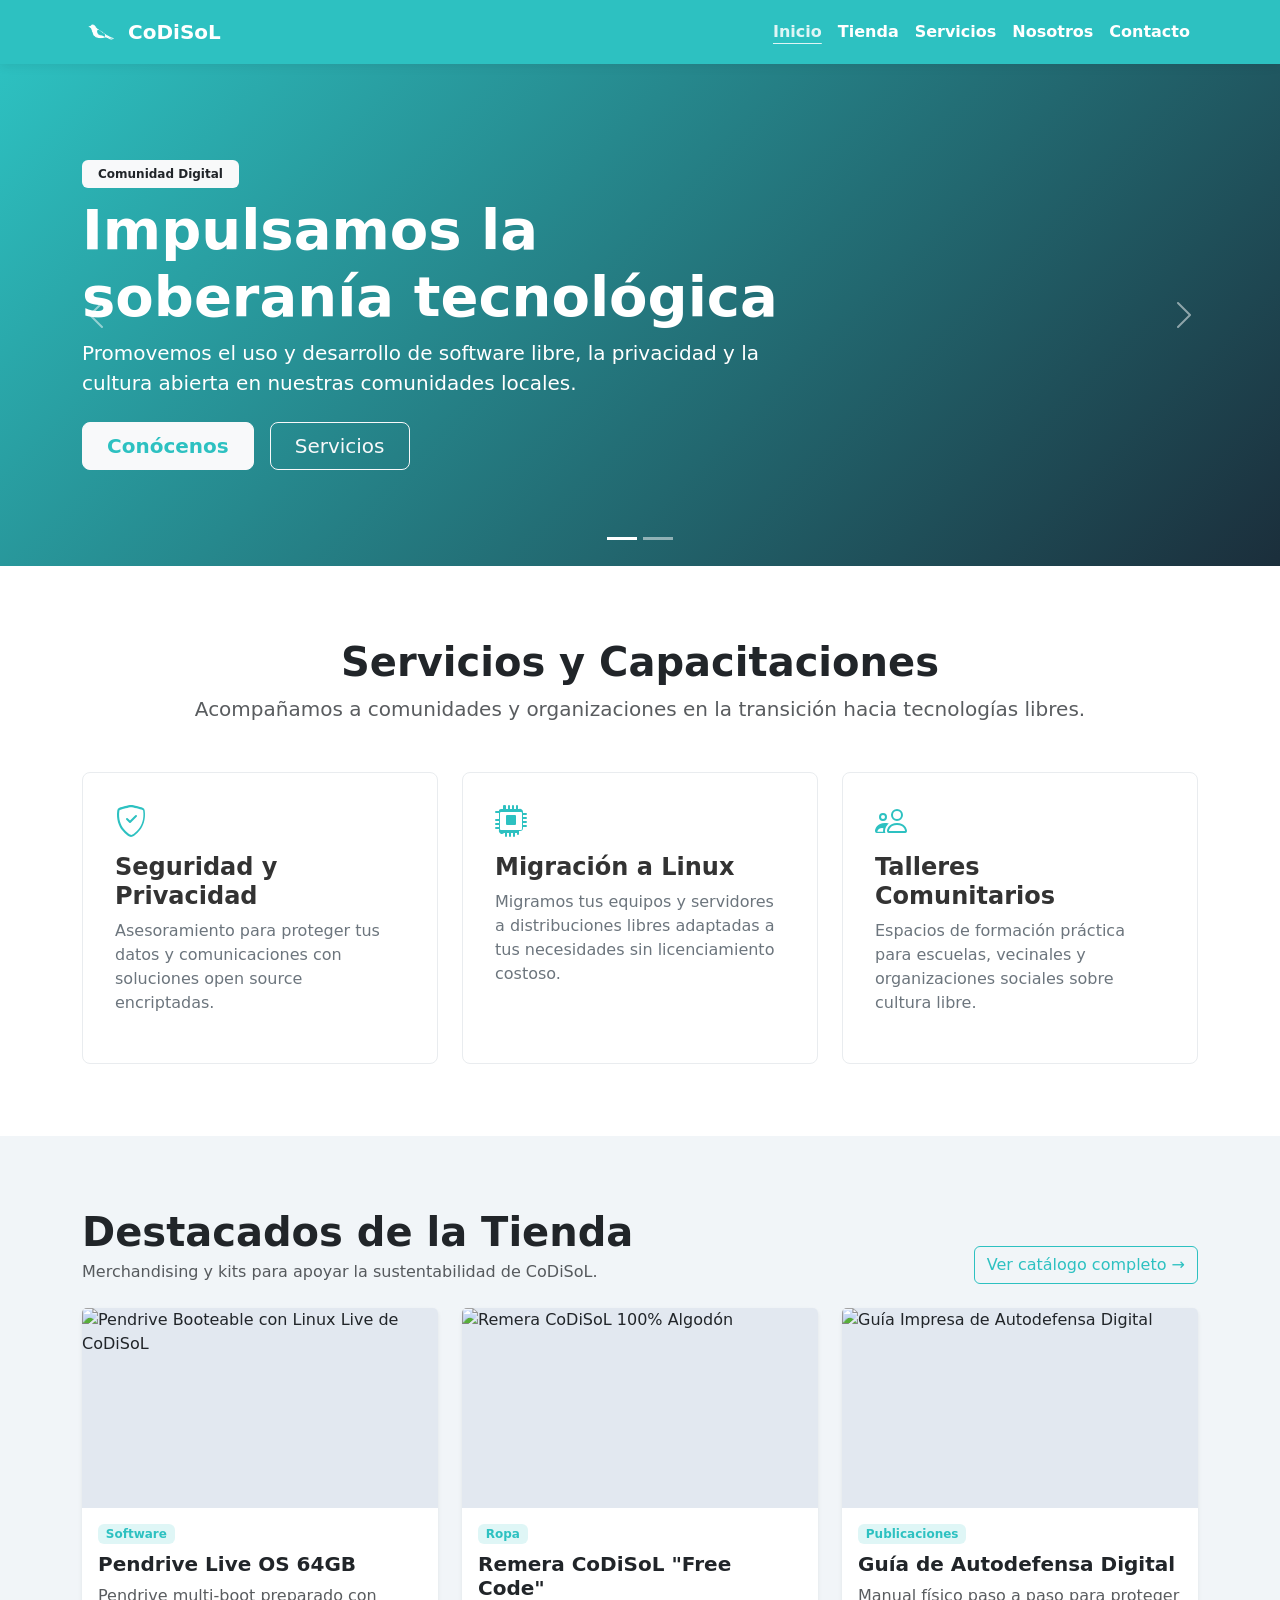
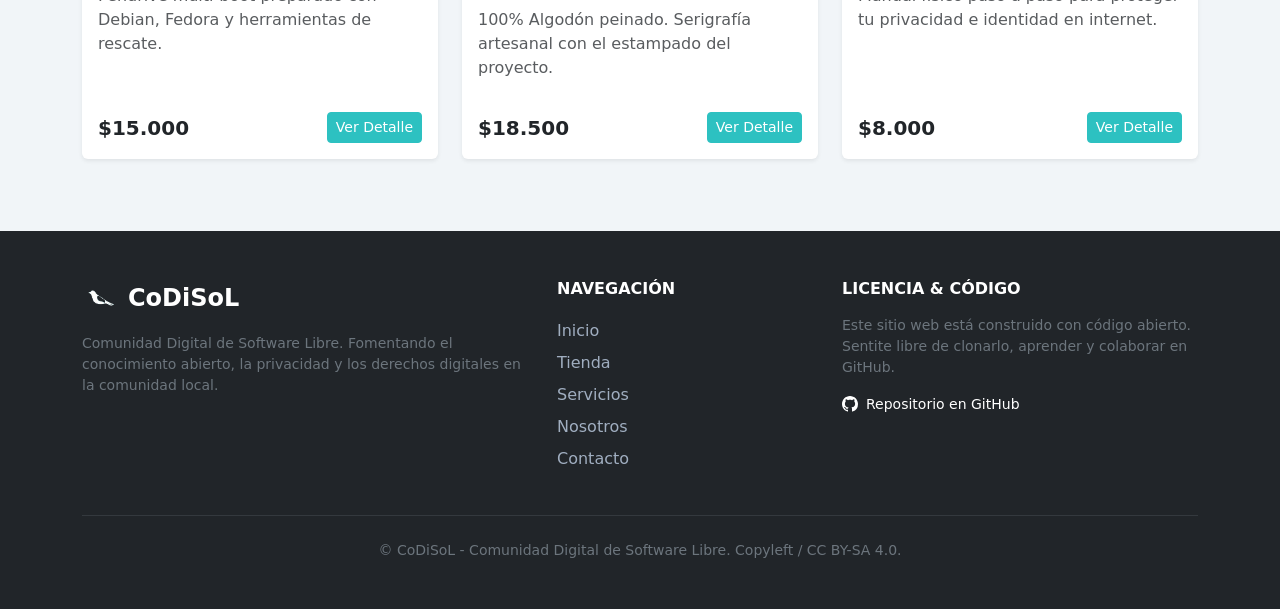
==== index.html @ 79cc1ab7 "first commit" ====
<!DOCTYPE html>
<html lang="es">
<head>
    <meta charset="UTF-8">
    <meta name="viewport" content="width=device-width, initial-scale=1.0">

    <!-- SEO Básico -->
    <title>CoDiSoL - Comunidad Digital de Software Libre</title>
    <meta name="description" content="Comunidad dedicada a promover la cultura libre, la privacidad, la soberanía tecnológica y el software libre en nuestras comunidades.">
    <meta name="keywords" content="software libre, open source, privacidad, linux, soberania tecnologica, codisol">
    <meta name="author" content="CoDiSoL">
    <link rel="icon" type="image/png" href="./img/logo.png">

    <!-- Open Graph (Redes Sociales) -->
    <meta property="og:title" content="CoDiSoL - Comunidad Digital de Software Libre">
    <meta property="og:description" content="Difundimos la cultura libre, privacidad y autonomía digital.">
    <meta property="og:image" content=""> <!-- ahí va la url del github pages despues-->
    <meta property="og:type" content="website">

    <!-- Bootstrap 5 CSS CDN -->
    <link href="https://cdn.jsdelivr.net/npm/bootstrap@5.3.3/dist/css/bootstrap.min.css" rel="stylesheet" integrity="sha384-QWTKZyjpPEjISv5WaRU9OFeRpok6YctnYmDr5pNlyT2bRjXh0JMhjY6hW+ALEwIH" crossorigin="anonymous">

    <!-- Estilos Propios (debe ir DESPUÉS de Bootstrap para sobreescribir) -->
    <link rel="stylesheet" href="./css/style.css">

    <!-- Deferred JS para no bloquear render -->
    <script src="./js/main.js" defer></script>
</head>
<body>

    <header class="sticky-top">
        <nav class="navbar navbar-expand-lg custom-navbar">
            <div class="container">
                <a class="navbar-brand d-flex align-items-center gap-2" href="index.html">
                    <img src="./img/logo-transparente.png" alt="Logo de CoDiSoL - Comunidad Digital de Software Libre" class="logo-img">
                    <span class="brand-text fw-bold">CoDiSoL</span>
                </a>

                <button class="navbar-toggler border-0 shadow-none" type="button" data-bs-toggle="collapse" data-bs-target="#navbarNav" aria-controls="navbarNav" aria-expanded="false" aria-label="Toggle navigation">
                    <span class="navbar-toggler-icon"></span>
                </button>

                <div class="collapse navbar-collapse" id="navbarNav">
                    <ul class="navbar-nav ms-auto text-center py-2 py-lg-0 fw-semibold">
                        <li class="nav-item">
                            <a class="nav-link active" aria-current="page" href="index.html">Inicio</a>
                        </li>
                        <li class="nav-item">
                            <a class="nav-link" href="tienda.html">Tienda</a>
                        </li>
                        <li class="nav-item">
                            <a class="nav-link" href="servicios.html">Servicios</a>
                        </li>
                        <li class="nav-item">
                            <a class="nav-link" href="nosotros.html">Nosotros</a>
                        </li>
                        <li class="nav-item">
                            <a class="nav-link" href="contacto.html">Contacto</a>
                        </li>
                    </ul>
                </div>
            </div>
        </nav>
    </header>

    <main>
            <!-- 1. Hero Section con Carrusel de Bootstrap -->
            <section class="hero-section text-white">
                <div id="heroCarousel" class="carousel slide carousel-fade" data-bs-ride="carousel">
                    <div class="carousel-indicators">
                        <button type="button" data-bs-target="#heroCarousel" data-bs-slide-to="0" class="active" aria-current="true" aria-label="Slide 1"></button>
                        <button type="button" data-bs-target="#heroCarousel" data-bs-slide-to="1" aria-label="Slide 2"></button>
                    </div>
                    <div class="carousel-inner">
                        <div class="carousel-item active hero-slide-1 py-5">
                            <div class="container text-center text-lg-start py-5">
                                <div class="row align-items-center">
                                    <div class="col-lg-8">
                                        <span class="badge bg-light text-dark mb-2 px-3 py-2 fw-semibold">Comunidad Digital</span>
                                        <h1 class="display-4 fw-bold">Impulsamos la soberanía tecnológica</h1>
                                        <p class="lead mb-4">Promovemos el uso y desarrollo de software libre, la privacidad y la cultura abierta en nuestras comunidades locales.</p>
                                        <div class="d-flex gap-3 justify-content-center justify-content-lg-start">
                                            <a href="nosotros.html" class="btn btn-light btn-lg text-primary-custom fw-bold px-4">Conócenos</a>
                                            <a href="servicios.html" class="btn btn-outline-light btn-lg px-4">Servicios</a>
                                        </div>
                                    </div>
                                </div>
                            </div>
                        </div>
                        <div class="carousel-item hero-slide-2 py-5">
                            <div class="container text-center text-lg-start py-5">
                                <div class="row align-items-center">
                                    <div class="col-lg-8">
                                        <span class="badge bg-light text-dark mb-2 px-3 py-2 fw-semibold">Cultura Libre</span>
                                        <h1 class="display-4 fw-bold">Privacidad y Autonomía Digital</h1>
                                        <p class="lead mb-4">Brindamos talleres, consultorías y herramientas éticas para personas, colectivos y emprendimientos.</p>
                                        <div class="d-flex gap-3 justify-content-center justify-content-lg-start">
                                            <a href="tienda.html" class="btn btn-light btn-lg text-primary-custom fw-bold px-4">Ir a la Tienda</a>
                                            <a href="contacto.html" class="btn btn-outline-light btn-lg px-4">Sumate</a>
                                        </div>
                                    </div>
                                </div>
                            </div>
                        </div>
                    </div>
                    <button class="carousel-control-prev" type="button" data-bs-target="#heroCarousel" data-bs-slide="prev">
                        <span class="carousel-control-prev-icon" aria-hidden="true"></span>
                        <span class="visually-hidden">Anterior</span>
                    </button>
                    <button class="carousel-control-next" type="button" data-bs-target="#heroCarousel" data-bs-slide="next">
                        <span class="carousel-control-next-icon" aria-hidden="true"></span>
                        <span class="visually-hidden">Siguiente</span>
                    </button>
                </div>
            </section>

            <!-- 2. Introducción a Servicios (Flexbox / Grid) -->
            <section class="py-5 bg-white">
                <div class="container py-4">
                    <header class="text-center mb-5">
                        <h2 class="h1 fw-bold text-dark">Servicios y Capacitaciones</h2>
                        <p class="text-muted fs-5">Acompañamos a comunidades y organizaciones en la transición hacia tecnologías libres.</p>
                    </header>

                    <div class="services-grid">
                        <article class="service-card">
                            <div class="icon-wrapper">
                                <svg xmlns="http://www.w3.org/2000/svg" width="32" height="32" fill="currentColor" class="bi bi-shield-check" viewBox="0 0 16 16">
                                    <path d="M5.338 1.59a61 61 0 0 0-2.837.856.48.48 0 0 0-.328.39c-.554 4.157.726 7.19 2.253 9.188a10.7 10.7 0 0 0 2.287 2.233c.346.244.652.42.893.533q.18.085.293.126a1 1 0 0 0 .157.045q.038.007.073.007c.035 0 .06-.002.073-.007a1 1 0 0 0 .157-.045q.113-.041.293-.126c.241-.113.547-.29.893-.533a10.7 10.7 0 0 0 2.287-2.233c1.527-1.997 2.807-5.031 2.253-9.188a.48.48 0 0 0-.328-.39c-.651-.213-1.75-.56-2.837-.855C9.552 1.29 8.531 1.067 8 1.067c-.53 0-1.552.223-2.662.523zM5.072.56C6.157.265 7.31 0 8 0s1.843.265 2.928.56c1.11.3 2.229.655 2.887.87a1.5 1.5 0 0 1 1.044 1.262c.596 4.477-.787 7.795-2.465 9.99a11.7 11.7 0 0 1-2.517 2.453 7 7 0 0 1-1.048.625c-.28.132-.581.24-.829.24s-.548-.108-.829-.24a7 7 0 0 1-1.048-.625 11.7 11.7 0 0 1-2.517-2.453C1.928 10.487.545 7.169 1.141 2.692A1.5 1.5 0 0 1 2.185 1.43C2.843 1.215 3.962.86 5.072.56"/>
                                    <path d="M10.854 5.146a.5.5 0 0 1 0 .708l-3 3a.5.5 0 0 1-.708 0l-1.5-1.5a.5.5 0 1 1 .708-.708L7.5 7.793l2.646-2.647a.5.5 0 0 1 .708 0"/>
                                </svg>
                            </div>
                            <h3 class="h4 fw-semibold mt-3">Seguridad y Privacidad</h3>
                            <p class="text-secondary">Asesoramiento para proteger tus datos y comunicaciones con soluciones open source encriptadas.</p>
                        </article>

                        <article class="service-card">
                            <div class="icon-wrapper">
                                <svg xmlns="http://www.w3.org/2000/svg" width="32" height="32" fill="currentColor" class="bi bi-cpu" viewBox="0 0 16 16">
                                    <path d="M5 0a.5.5 0 0 1 .5.5V2h1V.5a.5.5 0 0 1 1 0V2h1V.5a.5.5 0 0 1 1 0V2h1V.5a.5.5 0 0 1 1 0V2h.5A1.5 1.5 0 0 1 14 3.5V4h1.5a.5.5 0 0 1 0 1H14v1h1.5a.5.5 0 0 1 0 1H14v1h1.5a.5.5 0 0 1 0 1H14v1h1.5a.5.5 0 0 1 0 1H14v.5a1.5 1.5 0 0 1-1.5 1.5H12v1.5a.5.5 0 0 1-1 0V14h-1v1.5a.5.5 0 0 1-1 0V14h-1v1.5a.5.5 0 0 1-1 0V14h-1v1.5a.5.5 0 0 1-1 0V14h-.5A1.5 1.5 0 0 1 2 12.5V12H.5a.5.5 0 0 1 0-1H2v-1H.5a.5.5 0 0 1 0-1H2v-1H.5a.5.5 0 0 1 0-1H2V4H.5a.5.5 0 0 1 0-1H2v-.5A1.5 1.5 0 0 1 3.5 2H4V.5a.5.5 0 0 1 .5-.5M3 3.5a.5.5 0 0 0-.5.5v8a.5.5 0 0 0 .5.5h10a.5.5 0 0 0 .5-.5V4a.5.5 0 0 0-.5-.5z"/>
                                    <path d="M5.5 5.5A.5.5 0 0 1 6 5h4a.5.5 0 0 1 .5.5v4a.5.5 0 0 1-.5.5H6a.5.5 0 0 1-.5-.5z"/>
                                </svg>
                            </div>
                            <h3 class="h4 fw-semibold mt-3">Migración a Linux</h3>
                            <p class="text-secondary">Migramos tus equipos y servidores a distribuciones libres adaptadas a tus necesidades sin licenciamiento costoso.</p>
                        </article>

                        <article class="service-card">
                            <div class="icon-wrapper">
                                <svg xmlns="http://www.w3.org/2000/svg" width="32" height="32" fill="currentColor" class="bi bi-people" viewBox="0 0 16 16">
                                    <path d="M15 14s1 0 1-1-1-4-5-4-5 3-5 4 1 1 1 1zm-7.978-1L7 12.996c.001-.264.167-1.03.76-1.72C8.312 10.629 9.282 10 11 10c1.717 0 2.687.63 3.24 1.276.593.69.758 1.457.76 1.72l-.008.004zM11 7a2 2 0 1 0 0-4 2 2 0 0 0 0 4m3-2a3 3 0 1 1-6 0 3 3 0 0 1 6 0M6.936 9.28a6 6 0 0 0-1.23-.247A7 7 0 0 0 5 9c-4 0-5 3-5 4 0 1 1 1 1 1h4.216A2.24 2.24 0 0 1 5 13c0-1.01.377-2.042 1.09-2.904.243-.294.526-.569.846-.816M4.92 10A5.5 5.5 0 0 0 4 12.996c.001.077.018.232.072.417H1.18c.008-.12.062-.43.232-.767C1.727 12.08 2.378 11.5 3.5 11.5c.57 0 1.02.146 1.42.5M4 8a2 2 0 1 0 0-4 2 2 0 0 0 0 4m0-1a1 1 0 1 1 0-2 1 1 0 0 1 0 2"/>
                                </svg>
                            </div>
                            <h3 class="h4 fw-semibold mt-3">Talleres Comunitarios</h3>
                            <p class="text-secondary">Espacios de formación práctica para escuelas, vecinales y organizaciones sociales sobre cultura libre.</p>
                        </article>
                    </div>
                </div>
            </section>

            <!-- 3. Destacados del E-commerce (Grilla CSS Grid + Modals) -->
            <section class="py-5 bg-light-section">
                <div class="container py-4">
                    <header class="d-flex justify-content-between align-items-end mb-4">
                        <div>
                            <h2 class="h1 fw-bold text-dark mb-1">Destacados de la Tienda</h2>
                            <p class="text-muted m-0">Merchandising y kits para apoyar la sustentabilidad de CoDiSoL.</p>
                        </div>
                        <a href="tienda.html" class="btn btn-outline-primary-custom d-none d-md-inline-block">Ver catálogo completo →</a>
                    </header>

                    <div class="products-grid">
                        <!-- Producto 1 -->
                        <article class="card h-100 product-card shadow-sm border-0">
                            <img src="./img/producto-pendrive.jpg" class="card-img-top" alt="Pendrive Booteable con Linux Live de CoDiSoL">
                            <div class="card-body d-flex flex-column">
                                <span class="badge bg-celeste-light text-primary-custom mb-2 align-self-start">Software</span>
                                <h3 class="card-title h5 fw-bold">Pendrive Live OS 64GB</h3>
                                <p class="card-text text-muted flex-grow-1">Pendrive multi-boot preparado con Debian, Fedora y herramientas de rescate.</p>
                                <div class="d-flex align-items-center justify-content-between mt-3">
                                    <span class="fs-5 fw-bold text-dark">$15.000</span>
                                    <button class="btn btn-primary-custom btn-sm" data-bs-toggle="modal" data-bs-target="#productModal1">Ver Detalle</button>
                                </div>
                            </div>
                        </article>

                        <!-- Producto 2 -->
                        <article class="card h-100 product-card shadow-sm border-0">
                            <img src="./img/producto-remera.jpg" class="card-img-top" alt="Remera CoDiSoL 100% Algodón">
                            <div class="card-body d-flex flex-column">
                                <span class="badge bg-celeste-light text-primary-custom mb-2 align-self-start">Ropa</span>
                                <h3 class="card-title h5 fw-bold">Remera CoDiSoL "Free Code"</h3>
                                <p class="card-text text-muted flex-grow-1">100% Algodón peinado. Serigrafía artesanal con el estampado del proyecto.</p>
                                <div class="d-flex align-items-center justify-content-between mt-3">
                                    <span class="fs-5 fw-bold text-dark">$18.500</span>
                                    <button class="btn btn-primary-custom btn-sm" data-bs-toggle="modal" data-bs-target="#productModal1">Ver Detalle</button>
                                </div>
                            </div>
                        </article>

                        <!-- Producto 3 -->
                        <article class="card h-100 product-card shadow-sm border-0">
                            <img src="./img/producto-guia.jpg" class="card-img-top" alt="Guía Impresa de Autodefensa Digital">
                            <div class="card-body d-flex flex-column">
                                <span class="badge bg-celeste-light text-primary-custom mb-2 align-self-start">Publicaciones</span>
                                <h3 class="card-title h5 fw-bold">Guía de Autodefensa Digital</h3>
                                <p class="card-text text-muted flex-grow-1">Manual físico paso a paso para proteger tu privacidad e identidad en internet.</p>
                                <div class="d-flex align-items-center justify-content-between mt-3">
                                    <span class="fs-5 fw-bold text-dark">$8.000</span>
                                    <button class="btn btn-primary-custom btn-sm" data-bs-toggle="modal" data-bs-target="#productModal1">Ver Detalle</button>
                                </div>
                            </div>
                        </article>
                    </div>

                    <div class="text-center mt-4 d-md-none">
                        <a href="tienda.html" class="btn btn-outline-primary-custom w-100">Ver catálogo completo →</a>
                    </div>
                </div>
            </section>

            <!-- Modal de Producto (Bootstrap Component 2) -->
            <div class="modal fade" id="productModal1" tabindex="-1" aria-labelledby="productModal1Label" aria-hidden="true">
                <div class="modal-dialog modal-dialog-centered">
                    <div class="modal-content border-0">
                        <div class="modal-header border-0 pb-0">
                            <h1 class="modal-title fs-5 fw-bold" id="productModal1Label">Detalle del Producto</h1>
                            <button type="button" class="btn-close" data-bs-dismiss="modal" aria-label="Cerrar"></button>
                        </div>
                        <div class="modal-body">
                            <p class="text-muted">Todos nuestros insumos son producidos colaborativamente para financiar talleres gratuitos en la comunidad.</p>
                            <ul class="text-secondary small">
                                <li>Formatos y licencias 100% abiertas.</li>
                                <li>Soporte técnico directo de la comunidad CoDiSoL.</li>
                                <li>Envíos locales o retiro en puntos comunitarios.</li>
                            </ul>
                        </div>
                        <div class="modal-footer border-0">
                            <button type="button" class="btn btn-secondary btn-sm" data-bs-dismiss="modal">Cerrar</button>
                            <a href="contacto.html" class="btn btn-primary-custom btn-sm">Consultar / Encargar</a>
                        </div>
                    </div>
                </div>
            </div>
        </main>

        <!-- Footer Semántico -->
        <footer class="bg-dark text-white py-5 mt-auto">
            <div class="container">
                <div class="row g-4">
                    <div class="col-lg-5 col-md-6">
                        <div class="d-flex align-items-center gap-2 mb-3">
                            <img src="./img/logo-transparente.png" alt="Logo de CoDiSoL" class="logo-img">
                            <span class="fs-4 fw-bold">CoDiSoL</span>
                        </div>
                        <p class="text-secondary small">Comunidad Digital de Software Libre. Fomentando el conocimiento abierto, la privacidad y los derechos digitales en la comunidad local.</p>
                    </div>
                    <div class="col-lg-3 col-md-6">
                        <h4 class="h6 fw-bold text-uppercase mb-3">Navegación</h4>
                        <ul class="list-unstyled footer-links">
                            <li><a href="index.html">Inicio</a></li>
                            <li><a href="tienda.html">Tienda</a></li>
                            <li><a href="servicios.html">Servicios</a></li>
                            <li><a href="nosotros.html">Nosotros</a></li>
                            <li><a href="contacto.html">Contacto</a></li>
                        </ul>
                    </div>
                    <div class="col-lg-4 col-md-12">
                        <h4 class="h6 fw-bold text-uppercase mb-3">Licencia & Código</h4>
                        <p class="text-secondary small">Este sitio web está construido con código abierto. Sentite libre de clonarlo, aprender y colaborar en GitHub.</p>
                        <div>
                            <a href="https://github.com" target="_blank" rel="noopener noreferrer" class="text-white text-decoration-none small d-inline-flex align-items-center gap-2">
                                <svg xmlns="http://www.w3.org/2000/svg" width="16" height="16" fill="currentColor" class="bi bi-github" viewBox="0 0 16 16">
                                    <path d="M8 0C3.58 0 0 3.58 0 8c0 3.54 2.29 6.53 5.47 7.59.4.07.55-.17.55-.38 0-.19-.01-.82-.01-1.49-2.01.37-2.53-.49-2.69-.94-.09-.23-.48-.94-.82-1.13-.28-.15-.68-.52-.01-.53.63-.01 1.08.58 1.23.82.72 1.21 1.87.87 2.33.66.07-.52.28-.87.51-1.07-1.78-.2-3.64-.89-3.64-3.95 0-.87.31-1.59.82-2.15-.08-.2-.36-1.02.08-2.12 0 0 .67-.21 2.2.82.64-.18 1.32-.27 2-.27s1.36.09 2 .27c1.53-1.04 2.2-.82 2.2-.82.44 1.1.16 1.92.08 2.12.51.56.82 1.28.82 2.15 0 3.07-1.87 3.75-3.65 3.95.29.25.54.73.54 1.48 0 1.07-.01 1.93-.01 2.2 0 .21.15.46.55.38A8.01 8.01 0 0 0 16 8c0-4.42-3.58-8-8-8"/>
                                </svg>
                                Repositorio en GitHub
                            </a>
                        </div>
                    </div>
                </div>
                <hr class="my-4 border-secondary opacity-25">
                <div class="text-center text-secondary small">
                    &copy; CoDiSoL - Comunidad Digital de Software Libre. Copyleft / CC BY-SA 4.0.
                </div>
            </div>
        </footer>

    <!-- Bootstrap JS (necesario para el menú hamburguesa móvil) -->
    <script src="https://cdn.jsdelivr.net/npm/bootstrap@5.3.3/dist/js/bootstrap.bundle.min.js" integrity="sha384-YvpcrYf0tY3lHB60NNkmXc5s9fDVZLESaAA55NDzOxhy9GkcIdslK1eN7N6jIeHz" crossorigin="anonymous"></script>
</body>
</html>
---- css/style.css ----
:root {
    --brand-celeste: #2dc1c1;
    --brand-celeste-hover: #24a1a1;
    --brand-dark: #1b2e3b;
    --brand-light: #f8f9fa;
    --text-color: #333333;
}

body {
    font-family: "Adwaita Sans", "Free Sans", system-ui, -apple-system, sans-serif;
    color: var(--text-color);
    background-color: var(--brand-light);
    margin: 0;
    padding: 0;
    display: flex;
    flex-direction: column;
    min-height: 100vh;
}

/* Navbar Personalizada */
.custom-navbar {
    background-color: var(--brand-celeste);
    box-shadow: 0 2px 10px rgba(0, 0, 0, 0.08);
}

.custom-navbar .navbar-brand,
.custom-navbar .nav-link {
    color: #ffffff !important;
    transition: opacity 0.2s ease-in-out;
}

.custom-navbar .nav-link:hover,
.custom-navbar .nav-link.active {
    opacity: 0.85;
    text-decoration: underline;
    text-underline-offset: 6px;
}

.logo-img {
    height: 38px;
    width: auto;
}

.custom-navbar .navbar-toggler-icon {
    filter: invert(1);
}

/* Hero Section */
.hero-slide-1, .hero-slide-2 {
    background: linear-gradient(135deg, var(--brand-celeste) 0%, var(--brand-dark) 100%);
    min-height: 380px;
    display: flex;
    align-items: center;
}

/* Botones con color institucional */
.btn-primary-custom {
    background-color: var(--brand-celeste);
    border-color: var(--brand-celeste);
    color: #ffffff;
}

.btn-primary-custom:hover {
    background-color: var(--brand-celeste-hover);
    border-color: var(--brand-celeste-hover);
    color: #ffffff;
}

.btn-outline-primary-custom {
    color: var(--brand-celeste);
    border-color: var(--brand-celeste);
}

.btn-outline-primary-custom:hover {
    background-color: var(--brand-celeste);
    color: #ffffff;
}

.text-primary-custom {
    color: var(--brand-celeste) !important;
}

.bg-celeste-light {
    background-color: rgba(45, 193, 193, 0.15);
}

.bg-light-section {
    background-color: #f1f5f8;
}

/* Grilla de Servicios (CSS Grid) */
.services-grid {
    display: grid;
    grid-template-columns: repeat(1, 1fr);
    gap: 1.5rem;
}

@media (min-width: 768px) {
    .services-grid {
        grid-template-columns: repeat(3, 1fr);
    }
}

.service-card {
    background: #ffffff;
    padding: 2rem;
    border-radius: 8px;
    border: 1px solid #e9ecef;
    transition: transform 0.2s ease, box-shadow 0.2s ease;
}

.service-card:hover {
    transform: translateY(-4px);
    box-shadow: 0 8px 20px rgba(0,0,0,0.06);
}

.icon-wrapper {
    color: var(--brand-celeste);
}

/* Grilla de Productos (CSS Grid Mobile-First) */
.products-grid {
    display: grid;
    grid-template-columns: repeat(1, 1fr);
    gap: 1.5rem;
}

@media (min-width: 576px) {
    .products-grid {
        grid-template-columns: repeat(2, 1fr);
    }
}

@media (min-width: 992px) {
    .products-grid {
        grid-template-columns: repeat(3, 1fr);
    }
}

.product-card {
    transition: transform 0.2s ease;
}

.product-card:hover {
    transform: translateY(-4px);
}

.product-card img {
    height: 200px;
    object-fit: cover;
    background-color: #e2e8f0;
}

/* Footer Links */
.footer-links a {
    color: #a0aec0;
    text-decoration: none;
    line-height: 2;
    transition: color 0.2s;
}

.footer-links a:hover {
    color: #ffffff;
}

/* Botones de filtro del catálogo */
.filter-buttons .btn {
    transition: all 0.2s ease;
}

.filter-buttons .btn-outline-secondary {
    color: #555555;
    border-color: #cccccc;
}

.filter-buttons .btn-outline-secondary:hover {
    background-color: #e9ecef;
    color: #222222;
}

/* Grilla de Servicios Detallados */
.services-detail-grid {
    display: grid;
    grid-template-columns: repeat(1, 1fr);
    gap: 1.5rem;
}

@media (min-width: 768px) {
    .services-detail-grid {
        grid-template-columns: repeat(2, 1fr);
    }
}

.service-icon-box {
    width: 48px;
    height: 48px;
    background-color: rgba(45, 193, 193, 0.15);
    color: var(--brand-celeste);
    border-radius: 8px;
    display: flex;
    align-items: center;
    justify-content: center;
    flex-shrink: 0;
}

.service-detail-card {
    transition: transform 0.2s ease, box-shadow 0.2s ease;
}

.service-detail-card:hover {
    transform: translateY(-3px);
    box-shadow: 0 8px 24px rgba(0, 0, 0, 0.08) !important;
}

/* Grilla de Misión, Visión y Valores */
.about-pillars-grid {
    display: grid;
    grid-template-columns: repeat(1, 1fr);
    gap: 1.5rem;
}

@media (min-width: 768px) {
    .about-pillars-grid {
        grid-template-columns: repeat(3, 1fr);
    }
}

.pillar-icon {
    color: var(--brand-celeste);
}

/* Grilla del Equipo de Trabajo (CSS Grid) */
.team-grid {
    display: grid;
    grid-template-columns: repeat(1, 1fr);
    gap: 1.5rem;
}

@media (min-width: 576px) {
    .team-grid {
        grid-template-columns: repeat(2, 1fr);
    }
}

@media (min-width: 992px) {
    .team-grid {
        grid-template-columns: repeat(3, 1fr);
    }
}

.team-avatar {
    width: 100px;
    height: 100px;
    border-radius: 50%;
    object-fit: cover;
    border: 3px solid var(--brand-celeste);
    background-color: #e2e8f0;
}

.team-card {
    transition: transform 0.2s ease;
}

.team-card:hover {
    transform: translateY(-4px);
}

/* Íconos de la página de Contacto */
.contact-icon-box {
    width: 42px;
    height: 42px;
    background-color: rgba(45, 193, 193, 0.15);
    color: var(--brand-celeste);
    border-radius: 50%;
    display: flex;
    align-items: center;
    justify-content: center;
    flex-shrink: 0;
}
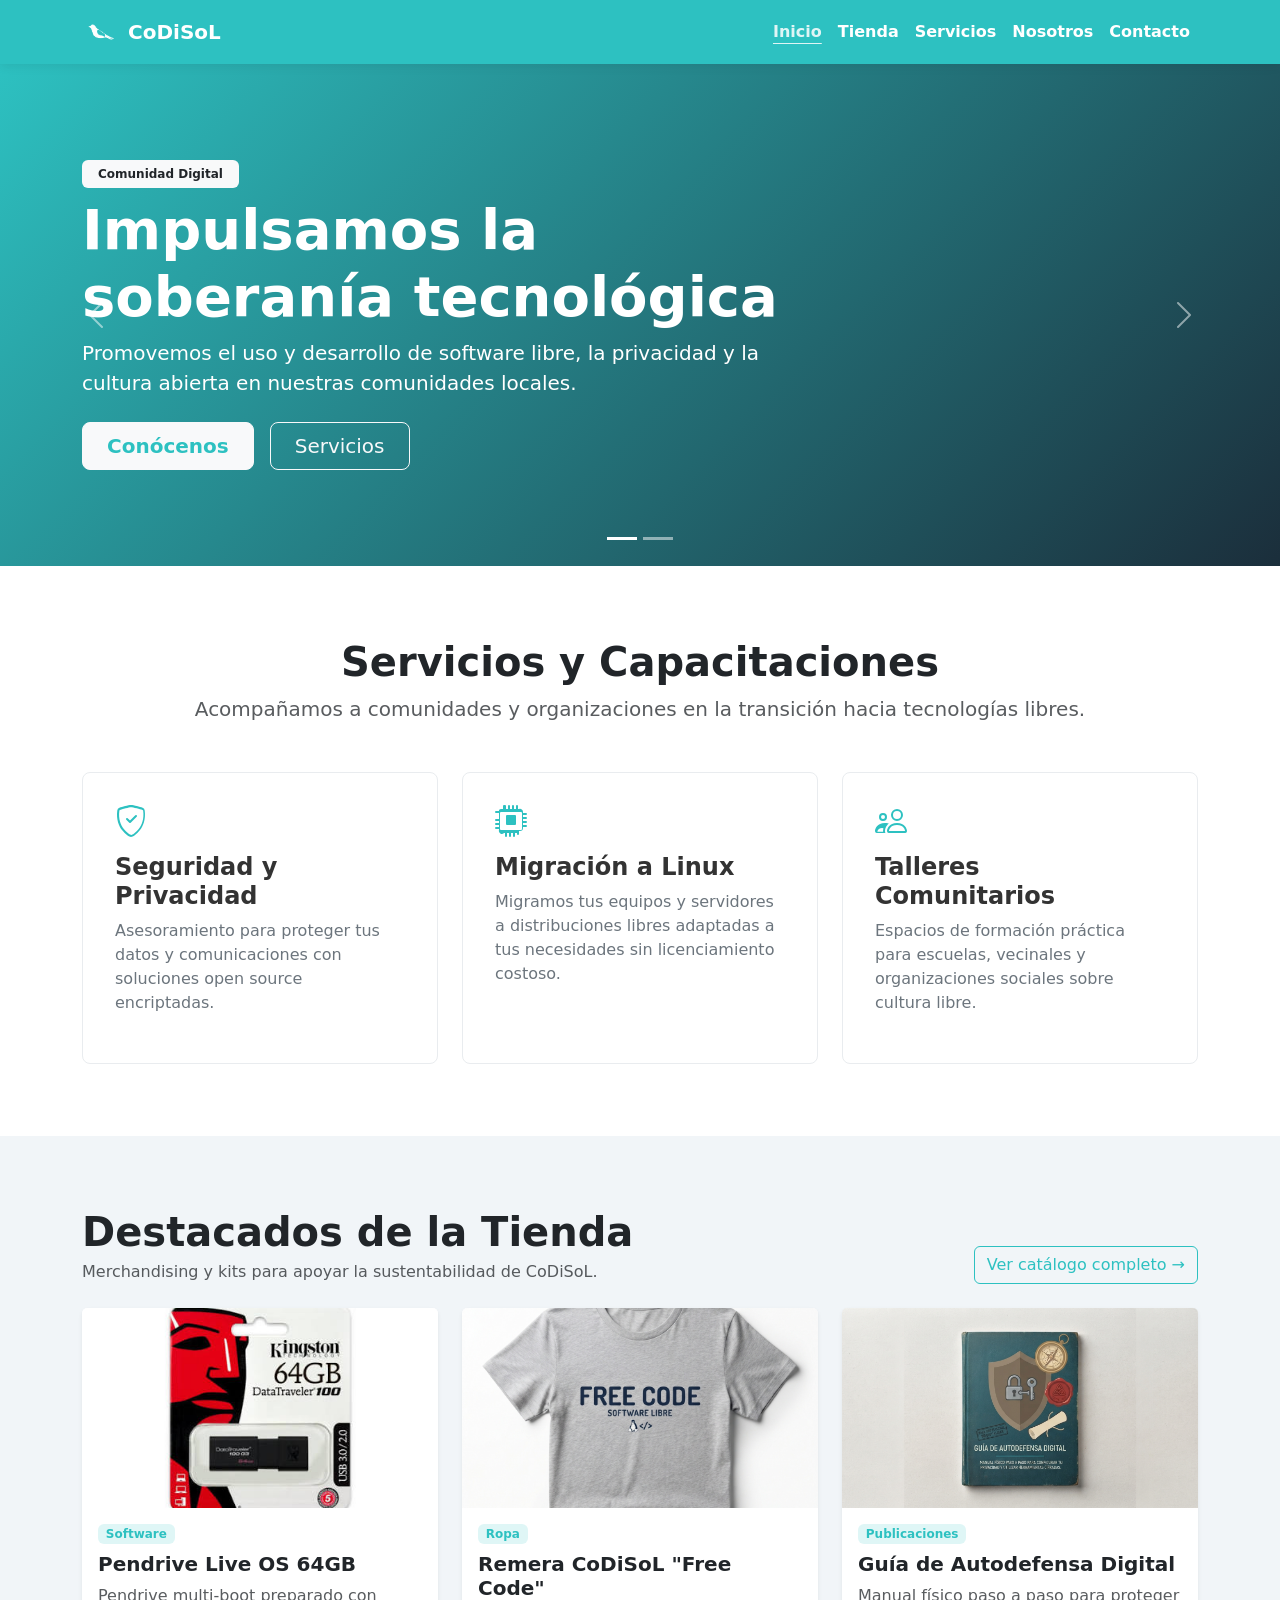
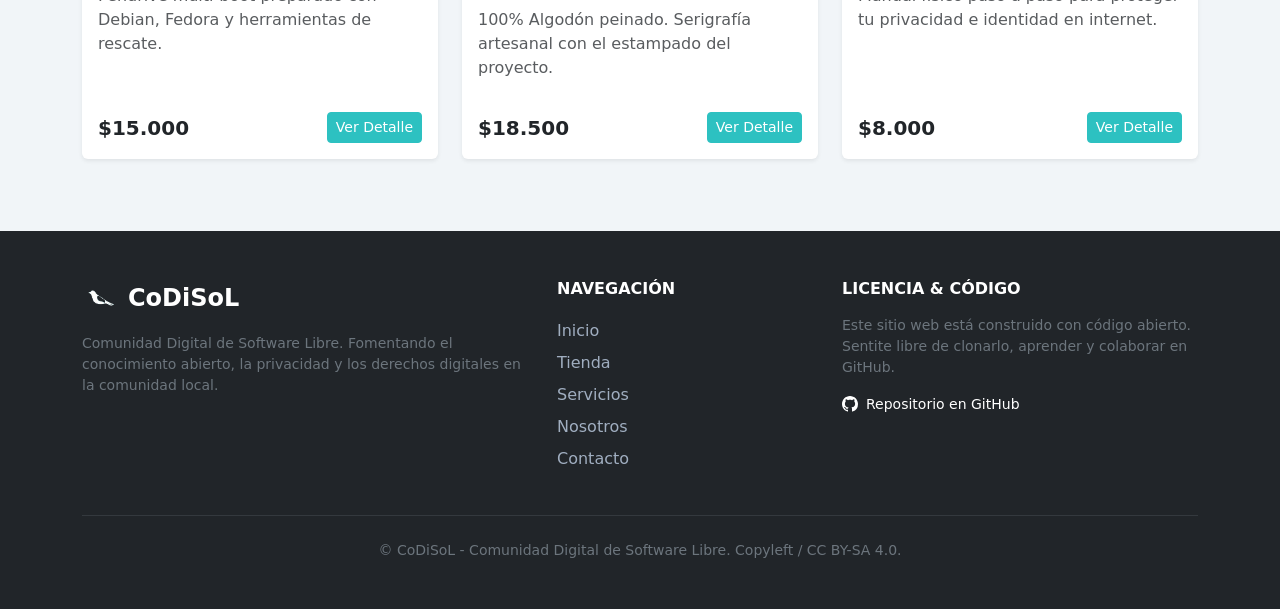
==== commit 2f067468: "agregar imágenes y modificar las referencias a las mismas para su óptimo funcionamiento" ====
--- a/index.html
+++ b/index.html
@@ -172,7 +172,7 @@
                     <div class="products-grid">
                         <!-- Producto 1 -->
                         <article class="card h-100 product-card shadow-sm border-0">
-                            <img src="./img/producto-pendrive.jpg" class="card-img-top" alt="Pendrive Booteable con Linux Live de CoDiSoL">
+                            <img src="./img/pendrive.jpg" class="card-img-top" alt="Pendrive Booteable con Linux Live de CoDiSoL">
                             <div class="card-body d-flex flex-column">
                                 <span class="badge bg-celeste-light text-primary-custom mb-2 align-self-start">Software</span>
                                 <h3 class="card-title h5 fw-bold">Pendrive Live OS 64GB</h3>
@@ -186,7 +186,7 @@
 
                         <!-- Producto 2 -->
                         <article class="card h-100 product-card shadow-sm border-0">
-                            <img src="./img/producto-remera.jpg" class="card-img-top" alt="Remera CoDiSoL 100% Algodón">
+                            <img src="./img/remera.jpg" class="card-img-top" alt="Remera CoDiSoL 100% Algodón">
                             <div class="card-body d-flex flex-column">
                                 <span class="badge bg-celeste-light text-primary-custom mb-2 align-self-start">Ropa</span>
                                 <h3 class="card-title h5 fw-bold">Remera CoDiSoL "Free Code"</h3>
@@ -200,7 +200,7 @@
 
                         <!-- Producto 3 -->
                         <article class="card h-100 product-card shadow-sm border-0">
-                            <img src="./img/producto-guia.jpg" class="card-img-top" alt="Guía Impresa de Autodefensa Digital">
+                            <img src="./img/guia.jpg" class="card-img-top" alt="Guía Impresa de Autodefensa Digital">
                             <div class="card-body d-flex flex-column">
                                 <span class="badge bg-celeste-light text-primary-custom mb-2 align-self-start">Publicaciones</span>
                                 <h3 class="card-title h5 fw-bold">Guía de Autodefensa Digital</h3>
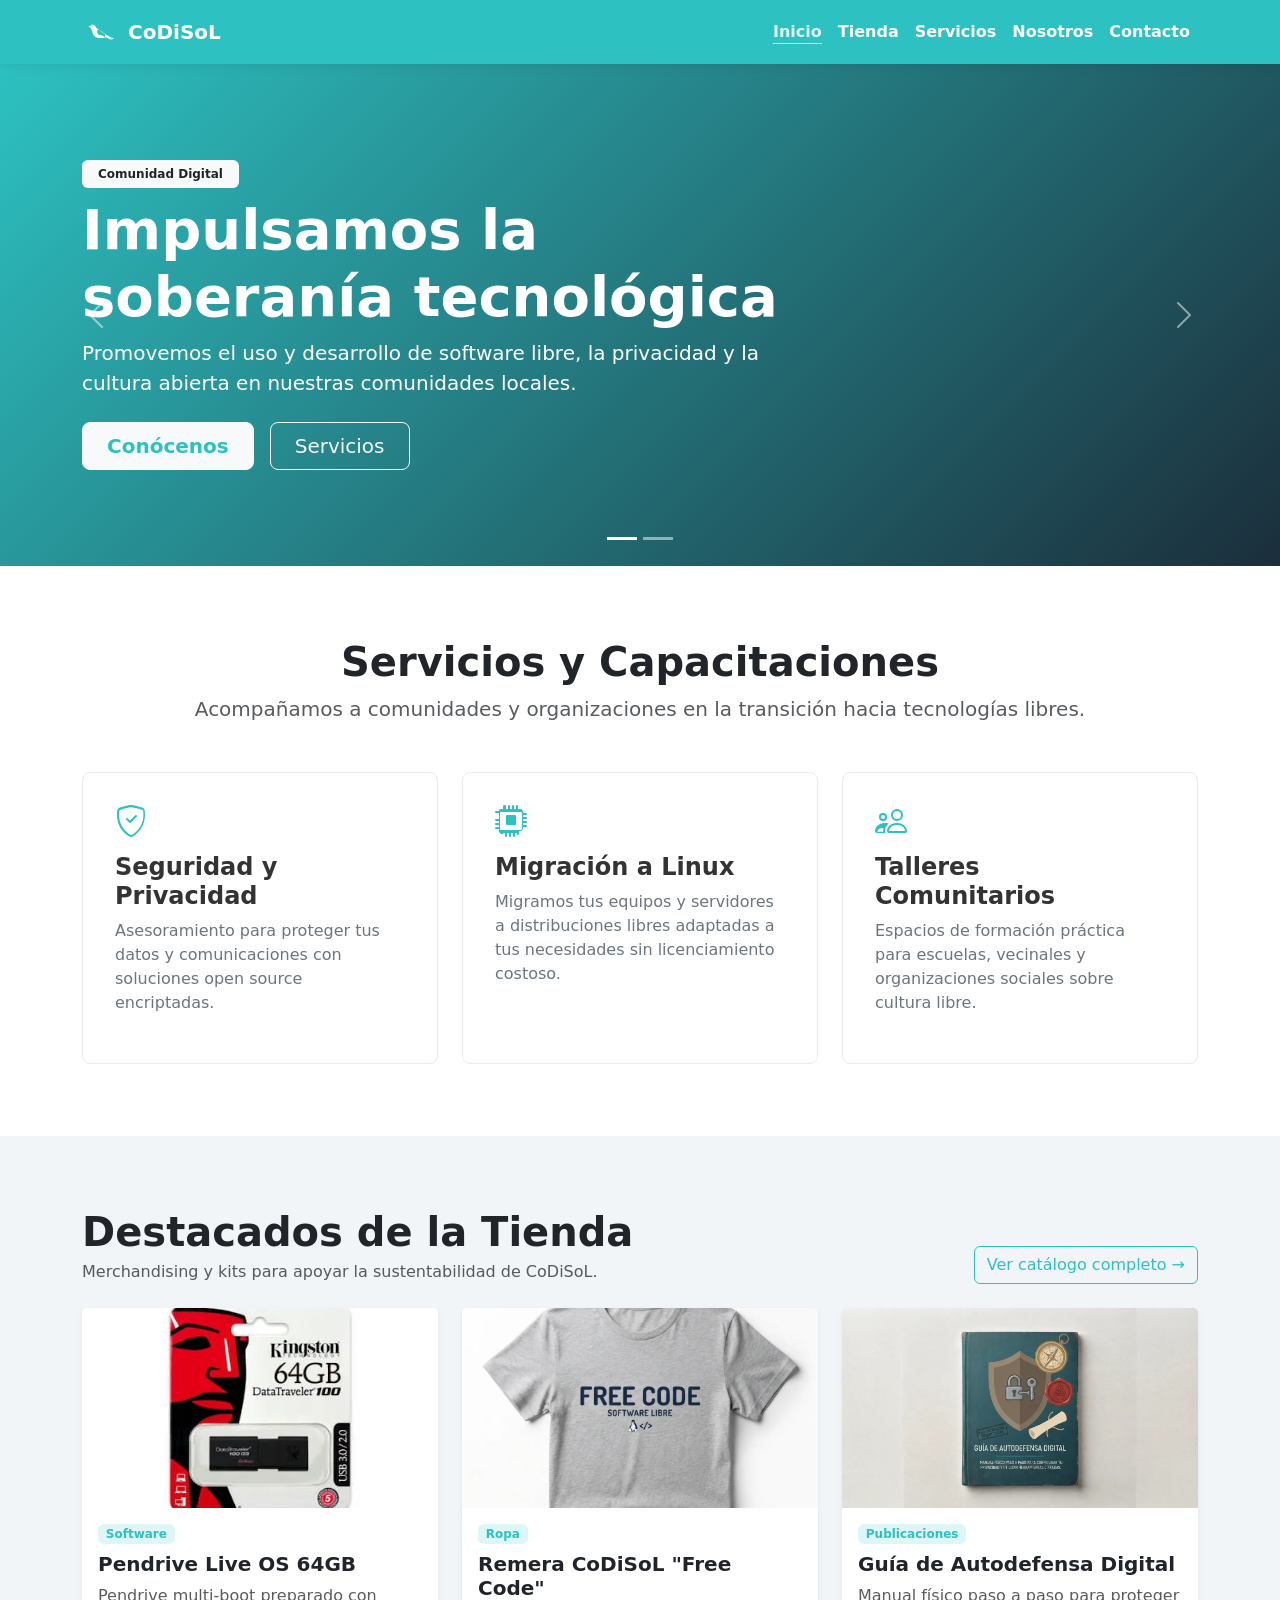
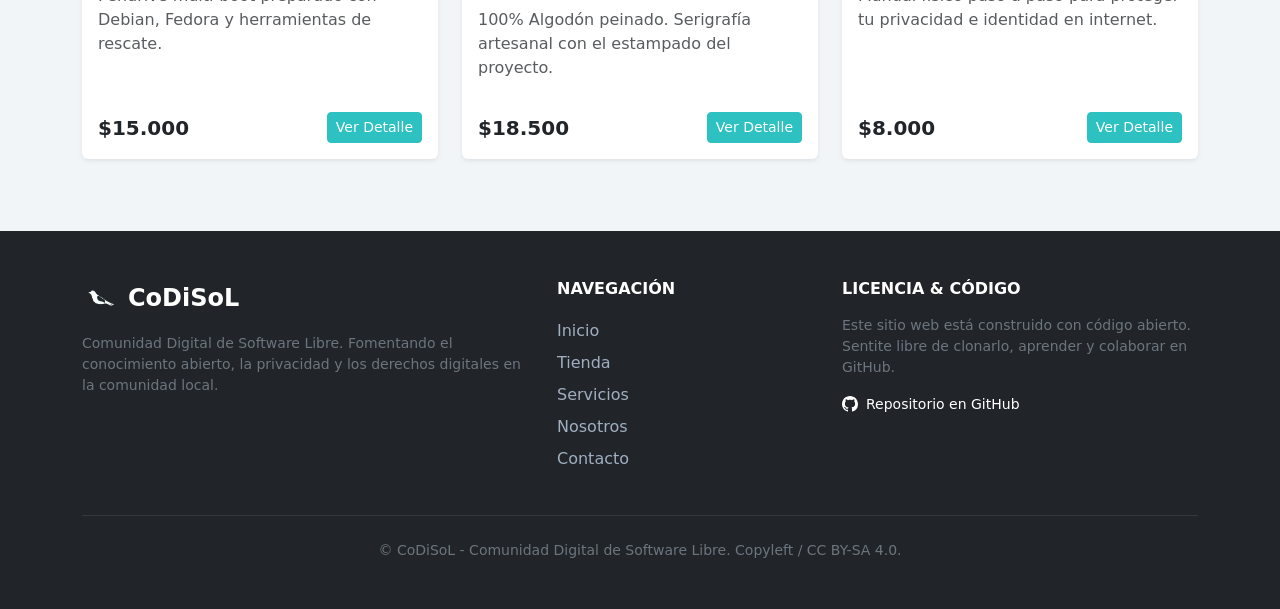
==== commit 0f335351: "Convertir todas las imágenes a webp con compresión para carga más rápida" ====
--- a/index.html
+++ b/index.html
@@ -9,7 +9,7 @@
     <meta name="description" content="Comunidad dedicada a promover la cultura libre, la privacidad, la soberanía tecnológica y el software libre en nuestras comunidades.">
     <meta name="keywords" content="software libre, open source, privacidad, linux, soberania tecnologica, codisol">
     <meta name="author" content="CoDiSoL">
-    <link rel="icon" type="image/png" href="./img/logo.png">
+    <link rel="icon" type="image/webp" href="./img/logo.webp">
 
     <!-- Open Graph (Redes Sociales) -->
     <meta property="og:title" content="CoDiSoL - Comunidad Digital de Software Libre">
@@ -32,7 +32,7 @@
         <nav class="navbar navbar-expand-lg custom-navbar">
             <div class="container">
                 <a class="navbar-brand d-flex align-items-center gap-2" href="index.html">
-                    <img src="./img/logo-transparente.png" alt="Logo de CoDiSoL - Comunidad Digital de Software Libre" class="logo-img">
+                    <img src="./img/logo-transparente.webp" alt="Logo de CoDiSoL - Comunidad Digital de Software Libre" class="logo-img">
                     <span class="brand-text fw-bold">CoDiSoL</span>
                 </a>
 
@@ -172,7 +172,7 @@
                     <div class="products-grid">
                         <!-- Producto 1 -->
                         <article class="card h-100 product-card shadow-sm border-0">
-                            <img src="./img/pendrive.jpg" class="card-img-top" alt="Pendrive Booteable con Linux Live de CoDiSoL">
+                            <img src="./img/pendrive.webp" class="card-img-top" alt="Pendrive Booteable con Linux Live de CoDiSoL">
                             <div class="card-body d-flex flex-column">
                                 <span class="badge bg-celeste-light text-primary-custom mb-2 align-self-start">Software</span>
                                 <h3 class="card-title h5 fw-bold">Pendrive Live OS 64GB</h3>
@@ -186,7 +186,7 @@
 
                         <!-- Producto 2 -->
                         <article class="card h-100 product-card shadow-sm border-0">
-                            <img src="./img/remera.jpg" class="card-img-top" alt="Remera CoDiSoL 100% Algodón">
+                            <img src="./img/remera.webp" class="card-img-top" alt="Remera CoDiSoL 100% Algodón">
                             <div class="card-body d-flex flex-column">
                                 <span class="badge bg-celeste-light text-primary-custom mb-2 align-self-start">Ropa</span>
                                 <h3 class="card-title h5 fw-bold">Remera CoDiSoL "Free Code"</h3>
@@ -200,7 +200,7 @@
 
                         <!-- Producto 3 -->
                         <article class="card h-100 product-card shadow-sm border-0">
-                            <img src="./img/guia.jpg" class="card-img-top" alt="Guía Impresa de Autodefensa Digital">
+                            <img src="./img/guia.webp" class="card-img-top" alt="Guía Impresa de Autodefensa Digital">
                             <div class="card-body d-flex flex-column">
                                 <span class="badge bg-celeste-light text-primary-custom mb-2 align-self-start">Publicaciones</span>
                                 <h3 class="card-title h5 fw-bold">Guía de Autodefensa Digital</h3>
@@ -250,7 +250,7 @@
                 <div class="row g-4">
                     <div class="col-lg-5 col-md-6">
                         <div class="d-flex align-items-center gap-2 mb-3">
-                            <img src="./img/logo-transparente.png" alt="Logo de CoDiSoL" class="logo-img">
+                            <img src="./img/logo-transparente.webp" alt="Logo de CoDiSoL" class="logo-img">
                             <span class="fs-4 fw-bold">CoDiSoL</span>
                         </div>
                         <p class="text-secondary small">Comunidad Digital de Software Libre. Fomentando el conocimiento abierto, la privacidad y los derechos digitales en la comunidad local.</p>
